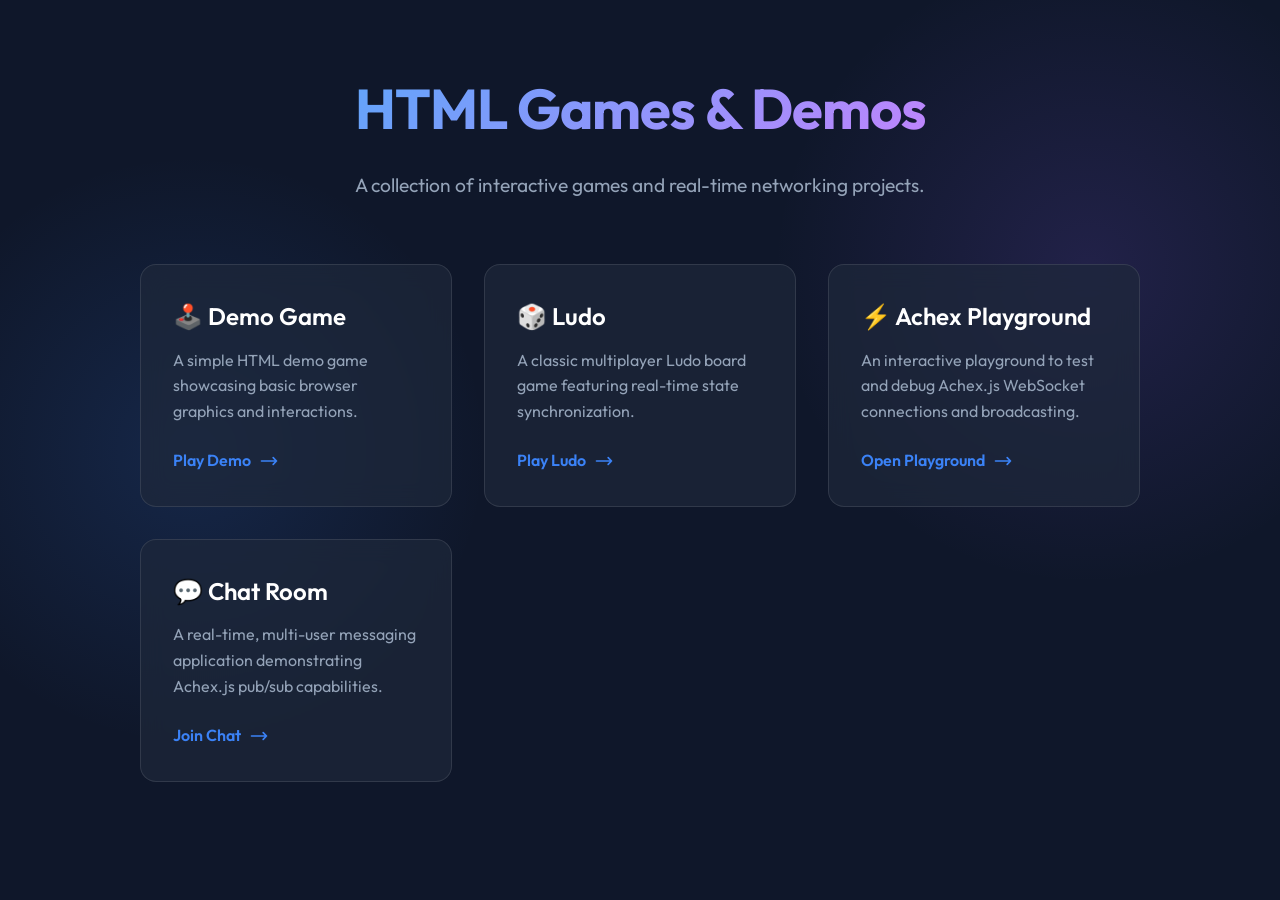
==== index.html @ 4edf97f3 "feat: add repository index page" ====
<!DOCTYPE html>
<html lang="en">
<head>
    <meta charset="UTF-8">
    <meta name="viewport" content="width=device-width, initial-scale=1.0">
    <title>HTML Games & Real-time Demos</title>
    <meta name="description" content="A collection of HTML games and real-time networking demos.">
    <link rel="preconnect" href="https://fonts.googleapis.com">
    <link rel="preconnect" href="https://fonts.gstatic.com" crossorigin>
    <link href="https://fonts.googleapis.com/css2?family=Outfit:wght@300;400;600;700&display=swap" rel="stylesheet">
    <style>
        :root {
            --bg-color: #0f172a;
            --text-primary: #f8fafc;
            --text-secondary: #94a3b8;
            --accent-1: #3b82f6;
            --accent-2: #8b5cf6;
            --card-bg: rgba(30, 41, 59, 0.7);
            --card-border: rgba(255, 255, 255, 0.1);
        }

        * {
            box-sizing: border-box;
            margin: 0;
            padding: 0;
        }

        body {
            font-family: 'Outfit', sans-serif;
            background: var(--bg-color);
            background-image: 
                radial-gradient(circle at 15% 50%, rgba(59, 130, 246, 0.15), transparent 25%),
                radial-gradient(circle at 85% 30%, rgba(139, 92, 246, 0.15), transparent 25%);
            color: var(--text-primary);
            min-height: 100vh;
            display: flex;
            flex-direction: column;
            align-items: center;
            padding: 4rem 2rem;
            line-height: 1.6;
        }

        header {
            text-align: center;
            margin-bottom: 4rem;
            animation: fadeInDown 0.8s ease-out;
        }

        h1 {
            font-size: 3.5rem;
            font-weight: 700;
            margin-bottom: 1rem;
            background: linear-gradient(135deg, #60a5fa, #c084fc);
            -webkit-background-clip: text;
            -webkit-text-fill-color: transparent;
            letter-spacing: -1px;
        }

        p.subtitle {
            font-size: 1.2rem;
            color: var(--text-secondary);
            max-width: 600px;
            margin: 0 auto;
        }

        .grid {
            display: grid;
            grid-template-columns: repeat(auto-fit, minmax(300px, 1fr));
            gap: 2rem;
            width: 100%;
            max-width: 1000px;
            animation: fadeInUp 0.8s ease-out 0.2s both;
        }

        .card {
            background: var(--card-bg);
            border: 1px solid var(--card-border);
            border-radius: 16px;
            padding: 2rem;
            text-decoration: none;
            color: inherit;
            transition: all 0.3s cubic-bezier(0.4, 0, 0.2, 1);
            backdrop-filter: blur(12px);
            -webkit-backdrop-filter: blur(12px);
            display: flex;
            flex-direction: column;
            position: relative;
            overflow: hidden;
        }

        .card::before {
            content: '';
            position: absolute;
            top: 0;
            left: 0;
            width: 100%;
            height: 4px;
            background: linear-gradient(90deg, var(--accent-1), var(--accent-2));
            opacity: 0;
            transition: opacity 0.3s ease;
        }

        .card:hover {
            transform: translateY(-8px);
            box-shadow: 0 20px 40px rgba(0, 0, 0, 0.4);
            border-color: rgba(255, 255, 255, 0.2);
        }

        .card:hover::before {
            opacity: 1;
        }

        .card-title {
            font-size: 1.5rem;
            font-weight: 600;
            margin-bottom: 0.75rem;
            color: #ffffff;
            display: flex;
            align-items: center;
            gap: 0.5rem;
        }

        .card-desc {
            color: var(--text-secondary);
            font-size: 1rem;
            margin-bottom: 1.5rem;
            flex-grow: 1;
        }

        .card-action {
            font-weight: 600;
            color: var(--accent-1);
            display: flex;
            align-items: center;
            gap: 0.5rem;
            transition: color 0.2s ease;
        }

        .card:hover .card-action {
            color: #60a5fa;
        }

        .card-action svg {
            width: 20px;
            height: 20px;
            transition: transform 0.2s ease;
        }

        .card:hover .card-action svg {
            transform: translateX(4px);
        }

        @keyframes fadeInDown {
            from { opacity: 0; transform: translateY(-20px); }
            to { opacity: 1; transform: translateY(0); }
        }

        @keyframes fadeInUp {
            from { opacity: 0; transform: translateY(20px); }
            to { opacity: 1; transform: translateY(0); }
        }

        @media (max-width: 600px) {
            h1 { font-size: 2.5rem; }
            padding: 2rem 1rem;
        }
    </style>
</head>
<body>

    <header>
        <h1>HTML Games & Demos</h1>
        <p class="subtitle">A collection of interactive games and real-time networking projects.</p>
    </header>

    <div class="grid">
        <a href="./demo.html" class="card">
            <div class="card-title">🕹️ Demo Game</div>
            <p class="card-desc">A simple HTML demo game showcasing basic browser graphics and interactions.</p>
            <div class="card-action">
                Play Demo
                <svg fill="none" stroke="currentColor" viewBox="0 0 24 24"><path stroke-linecap="round" stroke-linejoin="round" stroke-width="2" d="M17 8l4 4m0 0l-4 4m4-4H3"></path></svg>
            </div>
        </a>

        <a href="./ludo/" class="card">
            <div class="card-title">🎲 Ludo</div>
            <p class="card-desc">A classic multiplayer Ludo board game featuring real-time state synchronization.</p>
            <div class="card-action">
                Play Ludo
                <svg fill="none" stroke="currentColor" viewBox="0 0 24 24"><path stroke-linecap="round" stroke-linejoin="round" stroke-width="2" d="M17 8l4 4m0 0l-4 4m4-4H3"></path></svg>
            </div>
        </a>

        <a href="./ludo/Achex/demos/playground/" class="card">
            <div class="card-title">⚡ Achex Playground</div>
            <p class="card-desc">An interactive playground to test and debug Achex.js WebSocket connections and broadcasting.</p>
            <div class="card-action">
                Open Playground
                <svg fill="none" stroke="currentColor" viewBox="0 0 24 24"><path stroke-linecap="round" stroke-linejoin="round" stroke-width="2" d="M17 8l4 4m0 0l-4 4m4-4H3"></path></svg>
            </div>
        </a>

        <a href="./ludo/Achex/demos/chat-room/" class="card">
            <div class="card-title">💬 Chat Room</div>
            <p class="card-desc">A real-time, multi-user messaging application demonstrating Achex.js pub/sub capabilities.</p>
            <div class="card-action">
                Join Chat
                <svg fill="none" stroke="currentColor" viewBox="0 0 24 24"><path stroke-linecap="round" stroke-linejoin="round" stroke-width="2" d="M17 8l4 4m0 0l-4 4m4-4H3"></path></svg>
            </div>
        </a>
    </div>

</body>
</html>
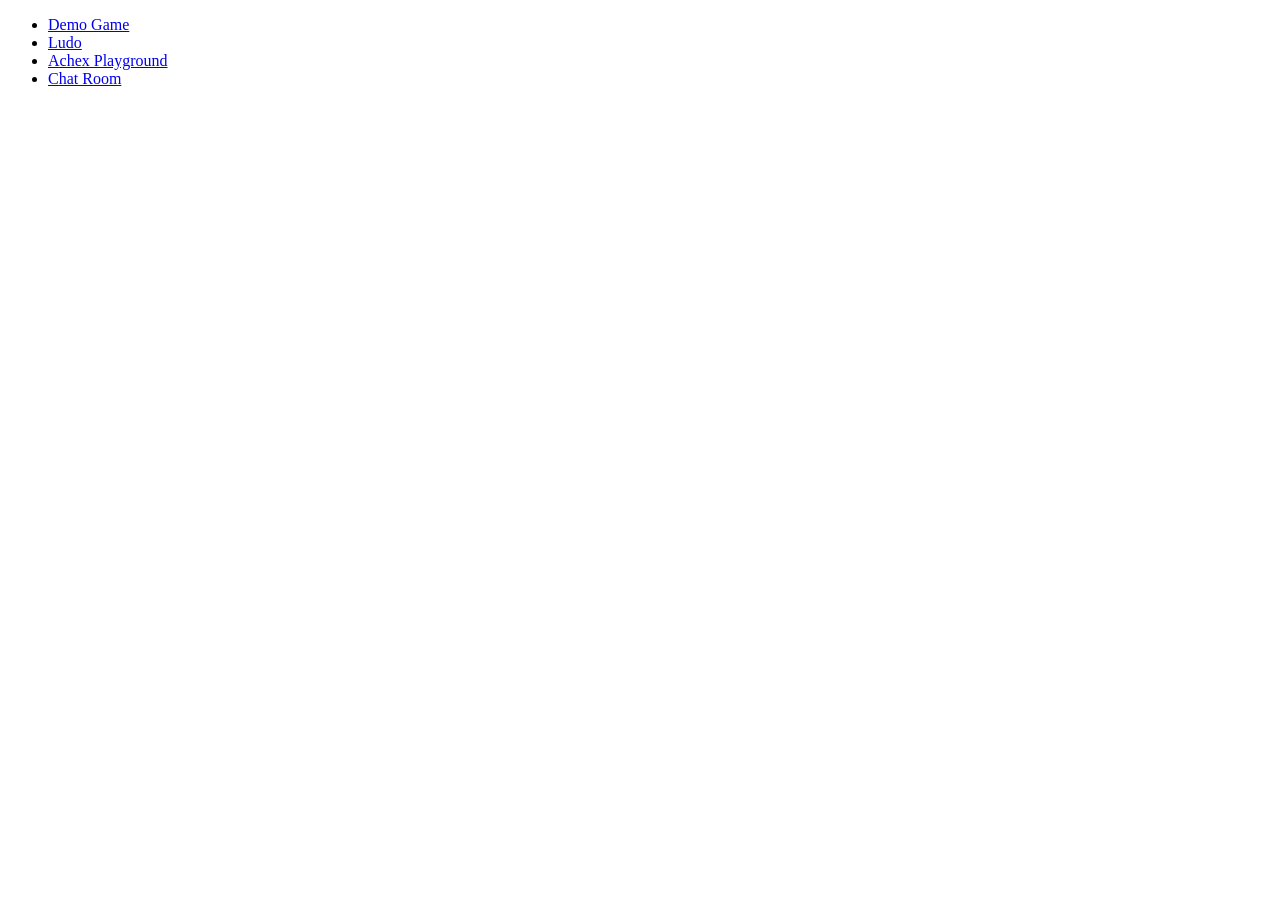
==== commit 5b4662e0: "refactor: simplify index.html to only contain links" ====
--- a/index.html
+++ b/index.html
@@ -2,214 +2,14 @@
 <html lang="en">
 <head>
     <meta charset="UTF-8">
-    <meta name="viewport" content="width=device-width, initial-scale=1.0">
-    <title>HTML Games & Real-time Demos</title>
-    <meta name="description" content="A collection of HTML games and real-time networking demos.">
-    <link rel="preconnect" href="https://fonts.googleapis.com">
-    <link rel="preconnect" href="https://fonts.gstatic.com" crossorigin>
-    <link href="https://fonts.googleapis.com/css2?family=Outfit:wght@300;400;600;700&display=swap" rel="stylesheet">
-    <style>
-        :root {
-            --bg-color: #0f172a;
-            --text-primary: #f8fafc;
-            --text-secondary: #94a3b8;
-            --accent-1: #3b82f6;
-            --accent-2: #8b5cf6;
-            --card-bg: rgba(30, 41, 59, 0.7);
-            --card-border: rgba(255, 255, 255, 0.1);
-        }
-
-        * {
-            box-sizing: border-box;
-            margin: 0;
-            padding: 0;
-        }
-
-        body {
-            font-family: 'Outfit', sans-serif;
-            background: var(--bg-color);
-            background-image: 
-                radial-gradient(circle at 15% 50%, rgba(59, 130, 246, 0.15), transparent 25%),
-                radial-gradient(circle at 85% 30%, rgba(139, 92, 246, 0.15), transparent 25%);
-            color: var(--text-primary);
-            min-height: 100vh;
-            display: flex;
-            flex-direction: column;
-            align-items: center;
-            padding: 4rem 2rem;
-            line-height: 1.6;
-        }
-
-        header {
-            text-align: center;
-            margin-bottom: 4rem;
-            animation: fadeInDown 0.8s ease-out;
-        }
-
-        h1 {
-            font-size: 3.5rem;
-            font-weight: 700;
-            margin-bottom: 1rem;
-            background: linear-gradient(135deg, #60a5fa, #c084fc);
-            -webkit-background-clip: text;
-            -webkit-text-fill-color: transparent;
-            letter-spacing: -1px;
-        }
-
-        p.subtitle {
-            font-size: 1.2rem;
-            color: var(--text-secondary);
-            max-width: 600px;
-            margin: 0 auto;
-        }
-
-        .grid {
-            display: grid;
-            grid-template-columns: repeat(auto-fit, minmax(300px, 1fr));
-            gap: 2rem;
-            width: 100%;
-            max-width: 1000px;
-            animation: fadeInUp 0.8s ease-out 0.2s both;
-        }
-
-        .card {
-            background: var(--card-bg);
-            border: 1px solid var(--card-border);
-            border-radius: 16px;
-            padding: 2rem;
-            text-decoration: none;
-            color: inherit;
-            transition: all 0.3s cubic-bezier(0.4, 0, 0.2, 1);
-            backdrop-filter: blur(12px);
-            -webkit-backdrop-filter: blur(12px);
-            display: flex;
-            flex-direction: column;
-            position: relative;
-            overflow: hidden;
-        }
-
-        .card::before {
-            content: '';
-            position: absolute;
-            top: 0;
-            left: 0;
-            width: 100%;
-            height: 4px;
-            background: linear-gradient(90deg, var(--accent-1), var(--accent-2));
-            opacity: 0;
-            transition: opacity 0.3s ease;
-        }
-
-        .card:hover {
-            transform: translateY(-8px);
-            box-shadow: 0 20px 40px rgba(0, 0, 0, 0.4);
-            border-color: rgba(255, 255, 255, 0.2);
-        }
-
-        .card:hover::before {
-            opacity: 1;
-        }
-
-        .card-title {
-            font-size: 1.5rem;
-            font-weight: 600;
-            margin-bottom: 0.75rem;
-            color: #ffffff;
-            display: flex;
-            align-items: center;
-            gap: 0.5rem;
-        }
-
-        .card-desc {
-            color: var(--text-secondary);
-            font-size: 1rem;
-            margin-bottom: 1.5rem;
-            flex-grow: 1;
-        }
-
-        .card-action {
-            font-weight: 600;
-            color: var(--accent-1);
-            display: flex;
-            align-items: center;
-            gap: 0.5rem;
-            transition: color 0.2s ease;
-        }
-
-        .card:hover .card-action {
-            color: #60a5fa;
-        }
-
-        .card-action svg {
-            width: 20px;
-            height: 20px;
-            transition: transform 0.2s ease;
-        }
-
-        .card:hover .card-action svg {
-            transform: translateX(4px);
-        }
-
-        @keyframes fadeInDown {
-            from { opacity: 0; transform: translateY(-20px); }
-            to { opacity: 1; transform: translateY(0); }
-        }
-
-        @keyframes fadeInUp {
-            from { opacity: 0; transform: translateY(20px); }
-            to { opacity: 1; transform: translateY(0); }
-        }
-
-        @media (max-width: 600px) {
-            h1 { font-size: 2.5rem; }
-            padding: 2rem 1rem;
-        }
-    </style>
+    <title>HTML Games</title>
 </head>
 <body>
-
-    <header>
-        <h1>HTML Games & Demos</h1>
-        <p class="subtitle">A collection of interactive games and real-time networking projects.</p>
-    </header>
-
-    <div class="grid">
-        <a href="./demo.html" class="card">
-            <div class="card-title">🕹️ Demo Game</div>
-            <p class="card-desc">A simple HTML demo game showcasing basic browser graphics and interactions.</p>
-            <div class="card-action">
-                Play Demo
-                <svg fill="none" stroke="currentColor" viewBox="0 0 24 24"><path stroke-linecap="round" stroke-linejoin="round" stroke-width="2" d="M17 8l4 4m0 0l-4 4m4-4H3"></path></svg>
-            </div>
-        </a>
-
-        <a href="./ludo/" class="card">
-            <div class="card-title">🎲 Ludo</div>
-            <p class="card-desc">A classic multiplayer Ludo board game featuring real-time state synchronization.</p>
-            <div class="card-action">
-                Play Ludo
-                <svg fill="none" stroke="currentColor" viewBox="0 0 24 24"><path stroke-linecap="round" stroke-linejoin="round" stroke-width="2" d="M17 8l4 4m0 0l-4 4m4-4H3"></path></svg>
-            </div>
-        </a>
-
-        <a href="./ludo/Achex/demos/playground/" class="card">
-            <div class="card-title">⚡ Achex Playground</div>
-            <p class="card-desc">An interactive playground to test and debug Achex.js WebSocket connections and broadcasting.</p>
-            <div class="card-action">
-                Open Playground
-                <svg fill="none" stroke="currentColor" viewBox="0 0 24 24"><path stroke-linecap="round" stroke-linejoin="round" stroke-width="2" d="M17 8l4 4m0 0l-4 4m4-4H3"></path></svg>
-            </div>
-        </a>
-
-        <a href="./ludo/Achex/demos/chat-room/" class="card">
-            <div class="card-title">💬 Chat Room</div>
-            <p class="card-desc">A real-time, multi-user messaging application demonstrating Achex.js pub/sub capabilities.</p>
-            <div class="card-action">
-                Join Chat
-                <svg fill="none" stroke="currentColor" viewBox="0 0 24 24"><path stroke-linecap="round" stroke-linejoin="round" stroke-width="2" d="M17 8l4 4m0 0l-4 4m4-4H3"></path></svg>
-            </div>
-        </a>
-    </div>
-
+    <ul>
+        <li><a href="./demo.html">Demo Game</a></li>
+        <li><a href="./ludo/">Ludo</a></li>
+        <li><a href="./ludo/Achex/demos/playground/">Achex Playground</a></li>
+        <li><a href="./ludo/Achex/demos/chat-room/">Chat Room</a></li>
+    </ul>
 </body>
 </html>
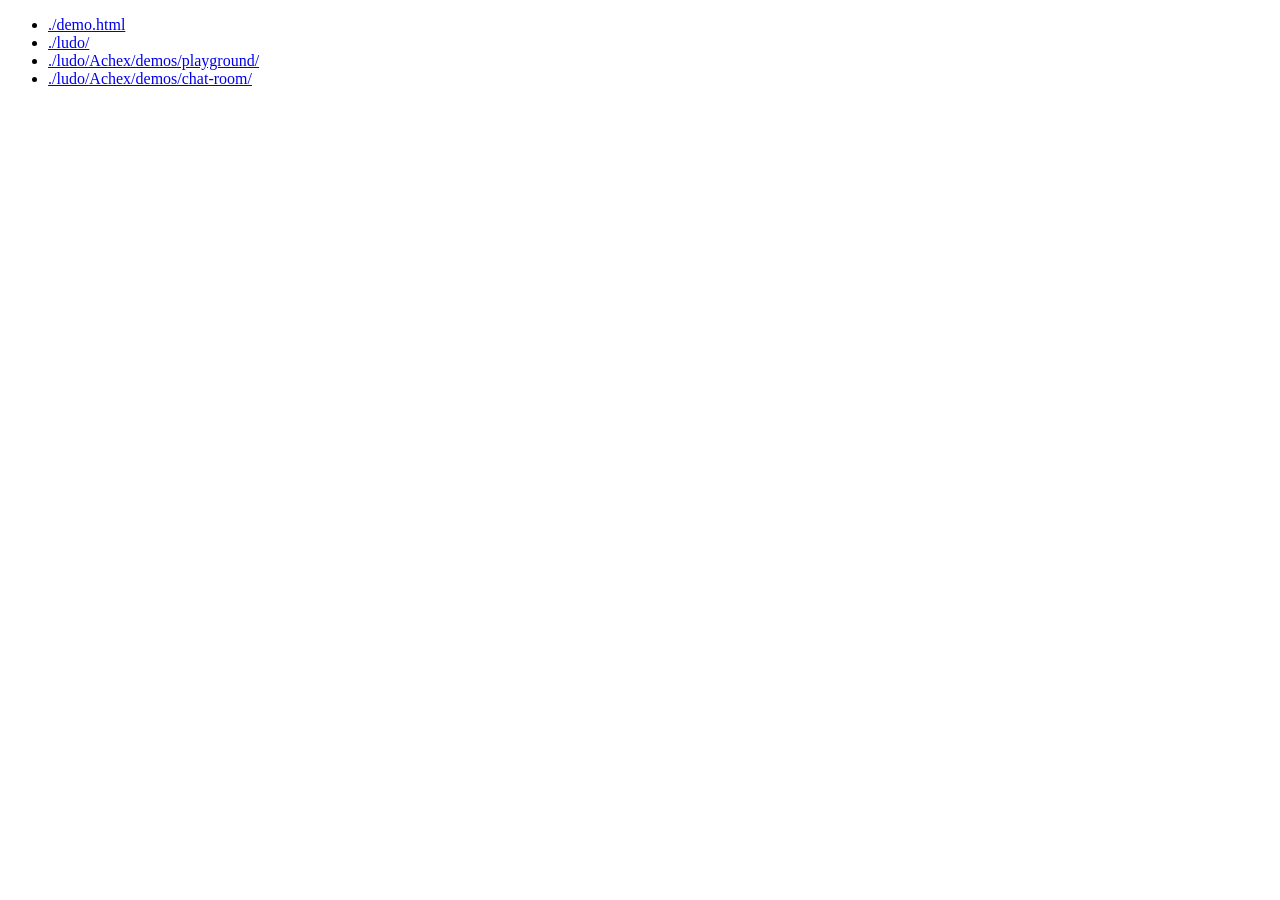
==== commit 5e432b4f: "refactor: update link text to match the urls" ====
--- a/index.html
+++ b/index.html
@@ -6,10 +6,10 @@
 </head>
 <body>
     <ul>
-        <li><a href="./demo.html">Demo Game</a></li>
-        <li><a href="./ludo/">Ludo</a></li>
-        <li><a href="./ludo/Achex/demos/playground/">Achex Playground</a></li>
-        <li><a href="./ludo/Achex/demos/chat-room/">Chat Room</a></li>
+        <li><a href="./demo.html">./demo.html</a></li>
+        <li><a href="./ludo/">./ludo/</a></li>
+        <li><a href="./ludo/Achex/demos/playground/">./ludo/Achex/demos/playground/</a></li>
+        <li><a href="./ludo/Achex/demos/chat-room/">./ludo/Achex/demos/chat-room/</a></li>
     </ul>
 </body>
 </html>
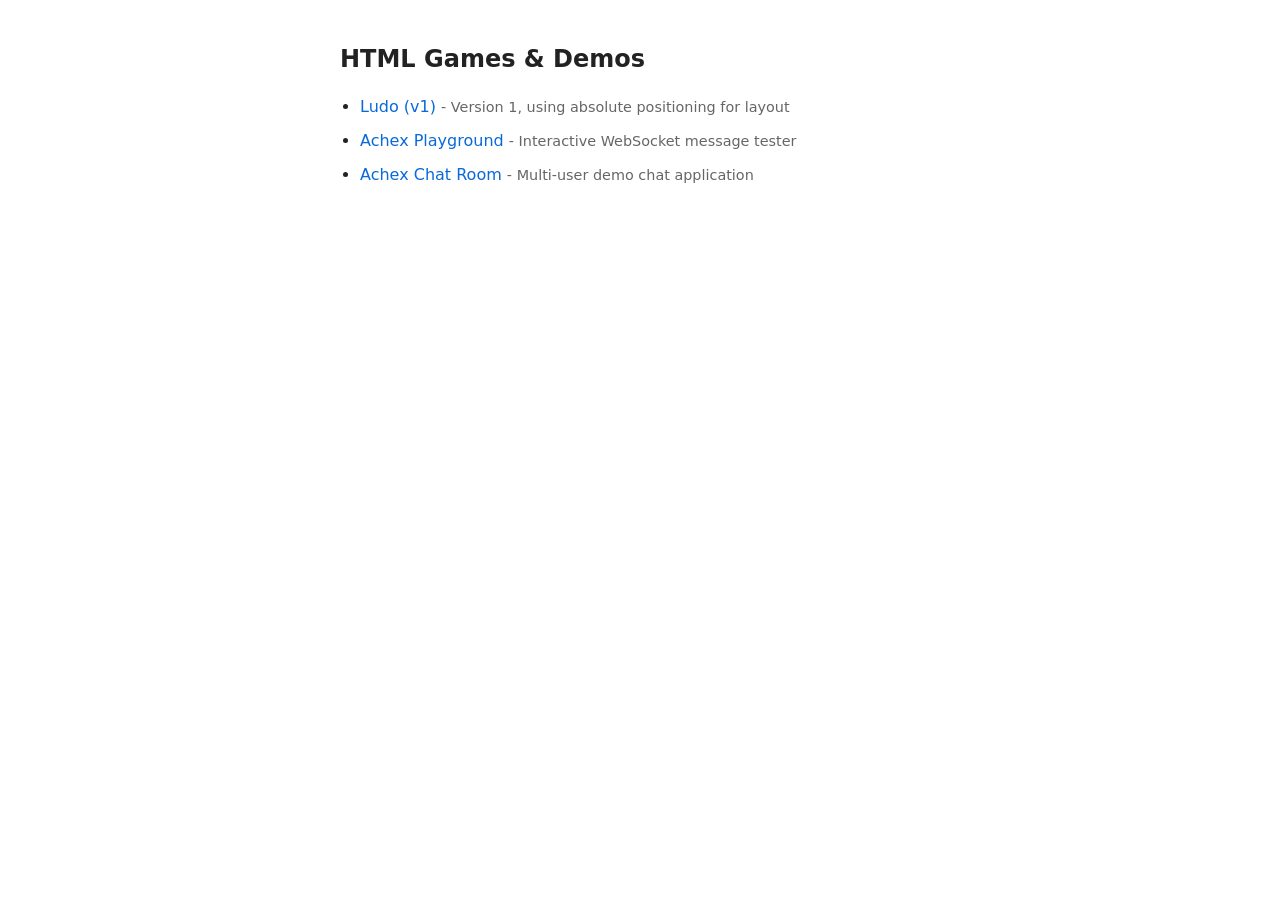
==== commit 74241e3a: "Update links and styling on index page - Add minimal CSS styling and descriptions for links. - Updat" ====
--- a/index.html
+++ b/index.html
@@ -2,14 +2,56 @@
 <html lang="en">
 <head>
     <meta charset="UTF-8">
+    <meta name="viewport" content="width=device-width, initial-scale=1.0">
     <title>HTML Games</title>
+    <style>
+        body {
+            font-family: system-ui, -apple-system, sans-serif;
+            max-width: 600px;
+            margin: 40px auto;
+            padding: 0 20px;
+            color: #222;
+            line-height: 1.6;
+        }
+        h1 {
+            font-size: 1.5rem;
+            margin-bottom: 0.5rem;
+        }
+        ul {
+            padding-left: 20px;
+        }
+        li {
+            margin: 8px 0;
+        }
+        a {
+            color: #0969da;
+            text-decoration: none;
+        }
+        a:hover {
+            text-decoration: underline;
+        }
+        .desc {
+            color: #666;
+            font-size: 0.9rem;
+        }
+    </style>
 </head>
 <body>
+    <h1>HTML Games &amp; Demos</h1>
+
     <ul>
-        <li><a href="./demo.html">./demo.html</a></li>
-        <li><a href="./ludo/">./ludo/</a></li>
-        <li><a href="./ludo/Achex/demos/playground/">./ludo/Achex/demos/playground/</a></li>
-        <li><a href="./ludo/Achex/demos/chat-room/">./ludo/Achex/demos/chat-room/</a></li>
+        <li>
+            <a href="./ludo/v1-abs-pos-layout/">Ludo (v1)</a>
+            <span class="desc">- Version 1, using absolute positioning for layout</span>
+        </li>
+        <li>
+            <a href="./lib/Achex/demos/playground/">Achex Playground</a>
+            <span class="desc">- Interactive WebSocket message tester</span>
+        </li>
+        <li>
+            <a href="./lib/Achex/demos/chat-room/">Achex Chat Room</a>
+            <span class="desc">- Multi-user demo chat application</span>
+        </li>
     </ul>
 </body>
 </html>
